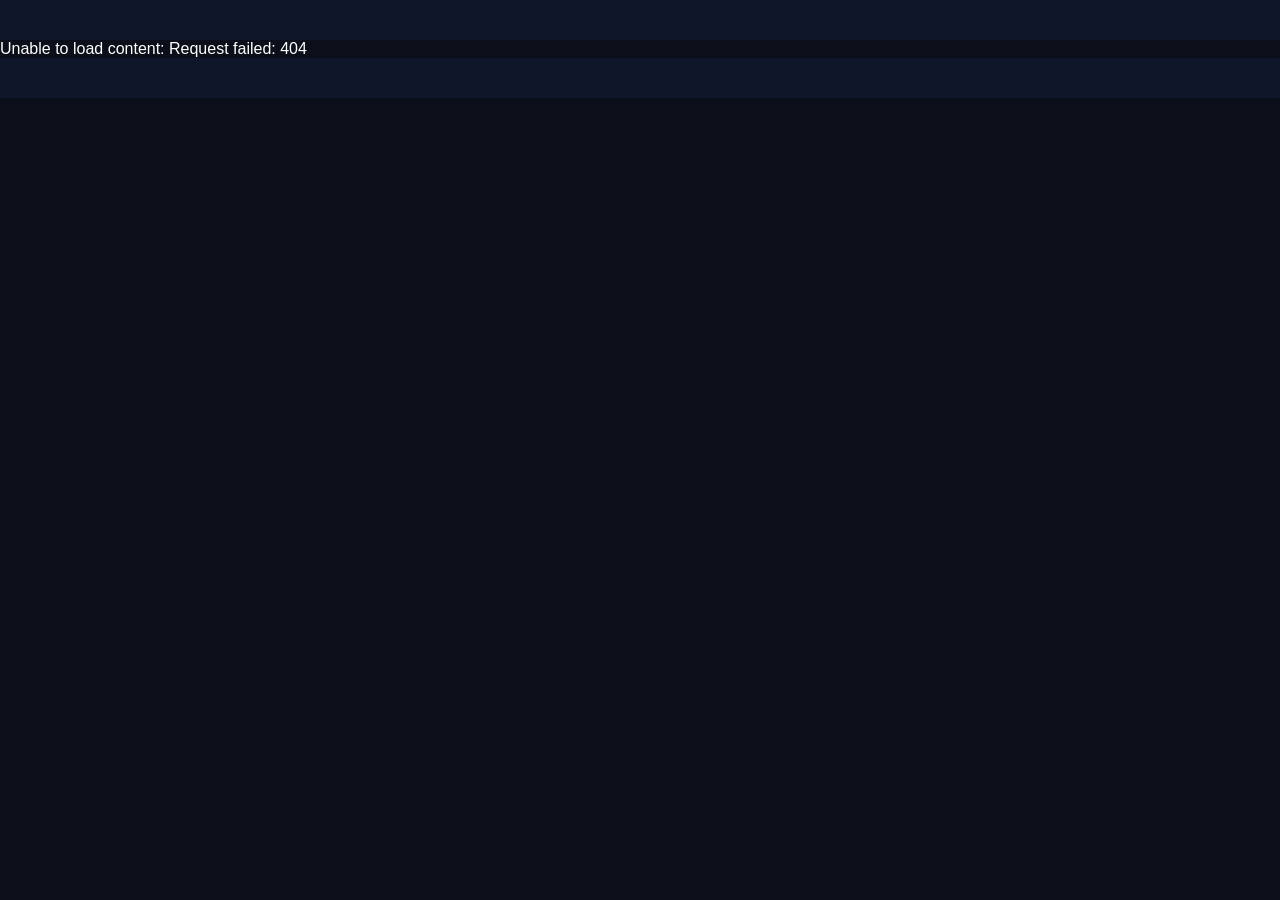
==== frontend/index.html @ d6146feb "Initial commit" ====
<!DOCTYPE html>
<html lang="en">
<head>
<meta charset="UTF-8">
<meta name="viewport" content="width=device-width, initial-scale=1.0">
<title>FiberX Broadband</title>
<link rel="stylesheet" href="styles/styles.css">
</head>
<body data-page="home">
<header id="site-header" class="header"></header>
<main>
<section id="hero" class="hero"></section>
<section id="features" class="features"></section>
<section id="cta" class="cta"></section>
</main>
<footer id="site-footer"></footer>
<script src="js/site.js"></script>
</body>
</html>
---- frontend/styles/styles.css ----
﻿* {
    margin: 0;
    padding: 0;
    box-sizing: border-box;
    font-family: Arial, sans-serif;
}

body {
    background: #0b0f19;
    color: #fff;
}

/* HEADER */
.header {
    display: flex;
    justify-content: space-between;
    align-items: center;
    padding: 20px 60px;
    background: #0f1629;
}

.logo {
    font-size: 24px;
    font-weight: bold;
    color: #4da3ff;
}

nav a {
    margin-left: 25px;
    text-decoration: none;
    color: #ccc;
    transition: 0.3s;
}

nav a:hover,
nav .active {
    color: #4da3ff;
}

/* HERO */
.hero {
    height: 90vh;
    display: flex;
    align-items: center;
    justify-content: center;
    text-align: center;
    background: linear-gradient(rgba(11,15,25,0.8), rgba(11,15,25,0.9)),
                url('https://images.unsplash.com/photo-1558494949-ef010cbdcc31');
    background-size: cover;
    background-position: center;
}

.hero h1 {
    font-size: 48px;
    margin-bottom: 15px;
}

.hero p {
    color: #aaa;
    margin-bottom: 20px;
}

.hero-buttons {
    display: flex;
    justify-content: center;
    gap: 15px;
}

/* BUTTONS */
.btn {
    display: inline-block; /* FIX */
    padding: 12px 25px;
    background: #4da3ff;
    color: #fff;
    border-radius: 5px;
    text-decoration: none;
    transition: 0.3s;
}

.btn:hover {
    background: #1e7be6;
}

.secondary {
    background: transparent;
    border: 1px solid #4da3ff;
}

/* FEATURES */
.features {
    padding: 60px 20px;
    text-align: center;
}

.features h2 {
    margin-bottom: 30px;
    font-size: 32px;
}

.features-grid {
    display: flex;
    justify-content: center;
    gap: 30px;
    flex-wrap: wrap;
}

.feature {
    background: #121a2e;
    padding: 25px;
    border-radius: 10px;
    width: 250px;
}

/* CTA (FIXED) */
.cta {
    text-align: center;
    padding: 80px 20px; /* more spacing */
    background: #121a2e;
}

.cta h2 {
    margin-bottom: 10px;
    font-size: 28px;
}

.cta p {
    margin-bottom: 25px; /* KEY FIX */
    color: #aaa;
    font-size: 15px;
}

.cta .btn {
    display: inline-block;
    margin-top: 10px;
    box-shadow: 0 5px 20px rgba(77, 163, 255, 0.3); /* premium look */
}

/* FOOTER */
footer {
    text-align: center;
    padding: 20px;
    background: #0f1629;
    color: #aaa;
}

/* RESPONSIVE */
@media (max-width: 768px) {
    .header {
        flex-direction: column;
        gap: 10px;
    }

    .hero h1 {
        font-size: 32px;
    }

    .hero-buttons {
        flex-direction: column;
    }
}
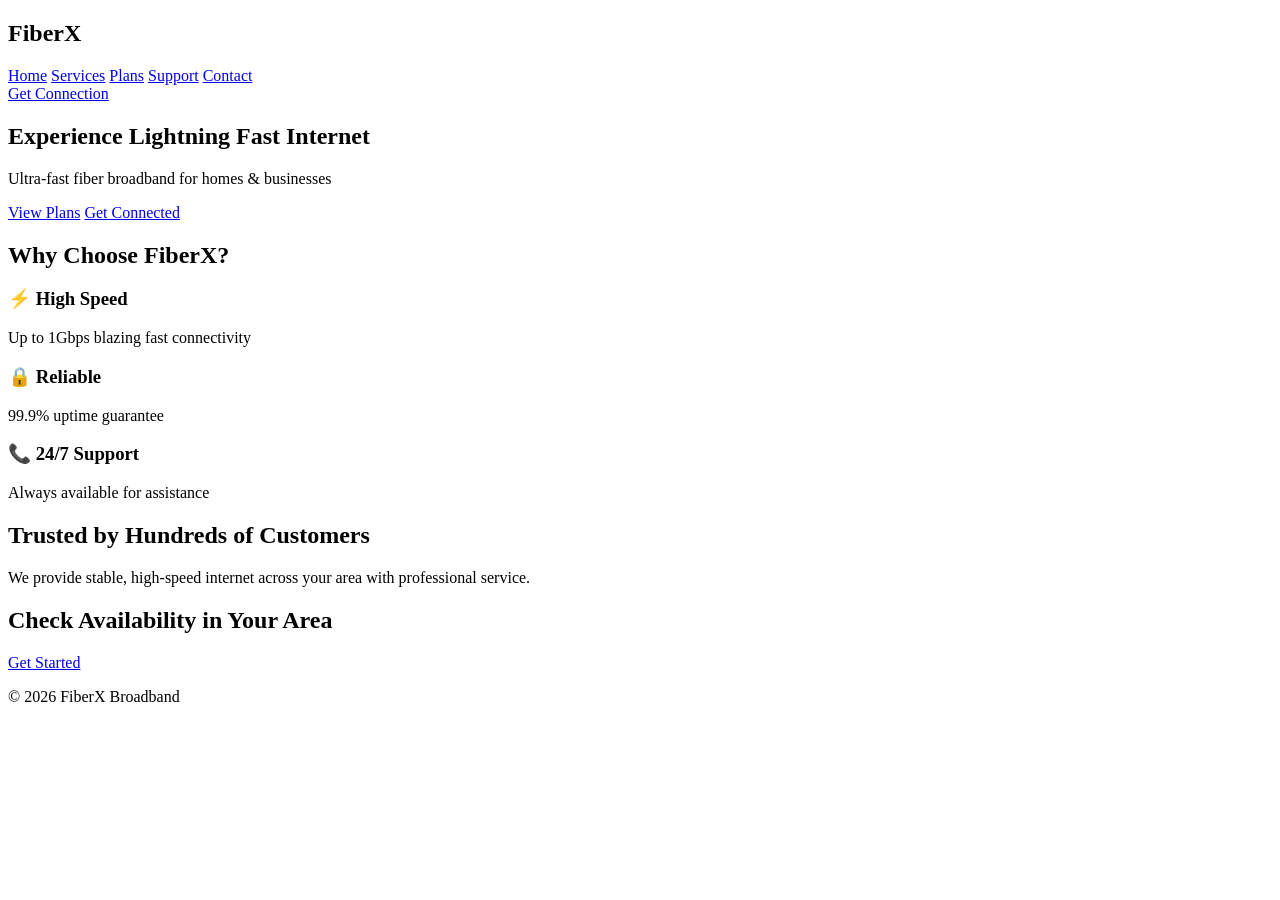
==== commit ebcec790: "Add landing page" ====
--- a/frontend/index.html
+++ b/frontend/index.html
@@ -4,16 +4,78 @@
 <meta charset="UTF-8">
 <meta name="viewport" content="width=device-width, initial-scale=1.0">
 <title>FiberX Broadband</title>
-<link rel="stylesheet" href="styles/styles.css">
+
+<link rel="stylesheet" href="css/main.css">
 </head>
-<body data-page="home">
-<header id="site-header" class="header"></header>
-<main>
-<section id="hero" class="hero"></section>
-<section id="features" class="features"></section>
-<section id="cta" class="cta"></section>
-</main>
-<footer id="site-footer"></footer>
-<script src="js/site.js"></script>
+
+<body>
+
+<!-- ===== NAVBAR ===== -->
+<header class="navbar">
+  <h2 class="logo">FiberX</h2>
+
+  <nav>
+    <a href="index.html">Home</a>
+    <a href="services.html">Services</a>
+    <a href="pricing.html">Plans</a>
+    <a href="support.html">Support</a>
+    <a href="contact.html">Contact</a>
+  </nav>
+
+  <a href="contact.html" class="nav-cta">Get Connection</a>
+</header>
+
+<!-- ===== HERO ===== -->
+<section class="hero">
+  <div class="hero-content">
+    <h1>Experience Lightning Fast Internet</h1>
+    <p>Ultra-fast fiber broadband for homes & businesses</p>
+
+    <div class="hero-buttons">
+      <a href="pricing.html" class="btn-primary">View Plans</a>
+      <a href="contact.html" class="btn-secondary">Get Connected</a>
+    </div>
+  </div>
+</section>
+
+<!-- ===== FEATURES ===== -->
+<section class="features">
+  <h2>Why Choose FiberX?</h2>
+
+  <div class="feature-grid">
+    <div class="feature-card">
+      <h3>⚡ High Speed</h3>
+      <p>Up to 1Gbps blazing fast connectivity</p>
+    </div>
+
+    <div class="feature-card">
+      <h3>🔒 Reliable</h3>
+      <p>99.9% uptime guarantee</p>
+    </div>
+
+    <div class="feature-card">
+      <h3>📞 24/7 Support</h3>
+      <p>Always available for assistance</p>
+    </div>
+  </div>
+</section>
+
+<!-- ===== TRUST SECTION ===== -->
+<section class="trust">
+  <h2>Trusted by Hundreds of Customers</h2>
+  <p>We provide stable, high-speed internet across your area with professional service.</p>
+</section>
+
+<!-- ===== CTA ===== -->
+<section class="cta">
+  <h2>Check Availability in Your Area</h2>
+  <a href="contact.html" class="btn-primary">Get Started</a>
+</section>
+
+<!-- ===== FOOTER ===== -->
+<footer class="footer">
+  <p>© 2026 FiberX Broadband</p>
+</footer>
+
 </body>
 </html>
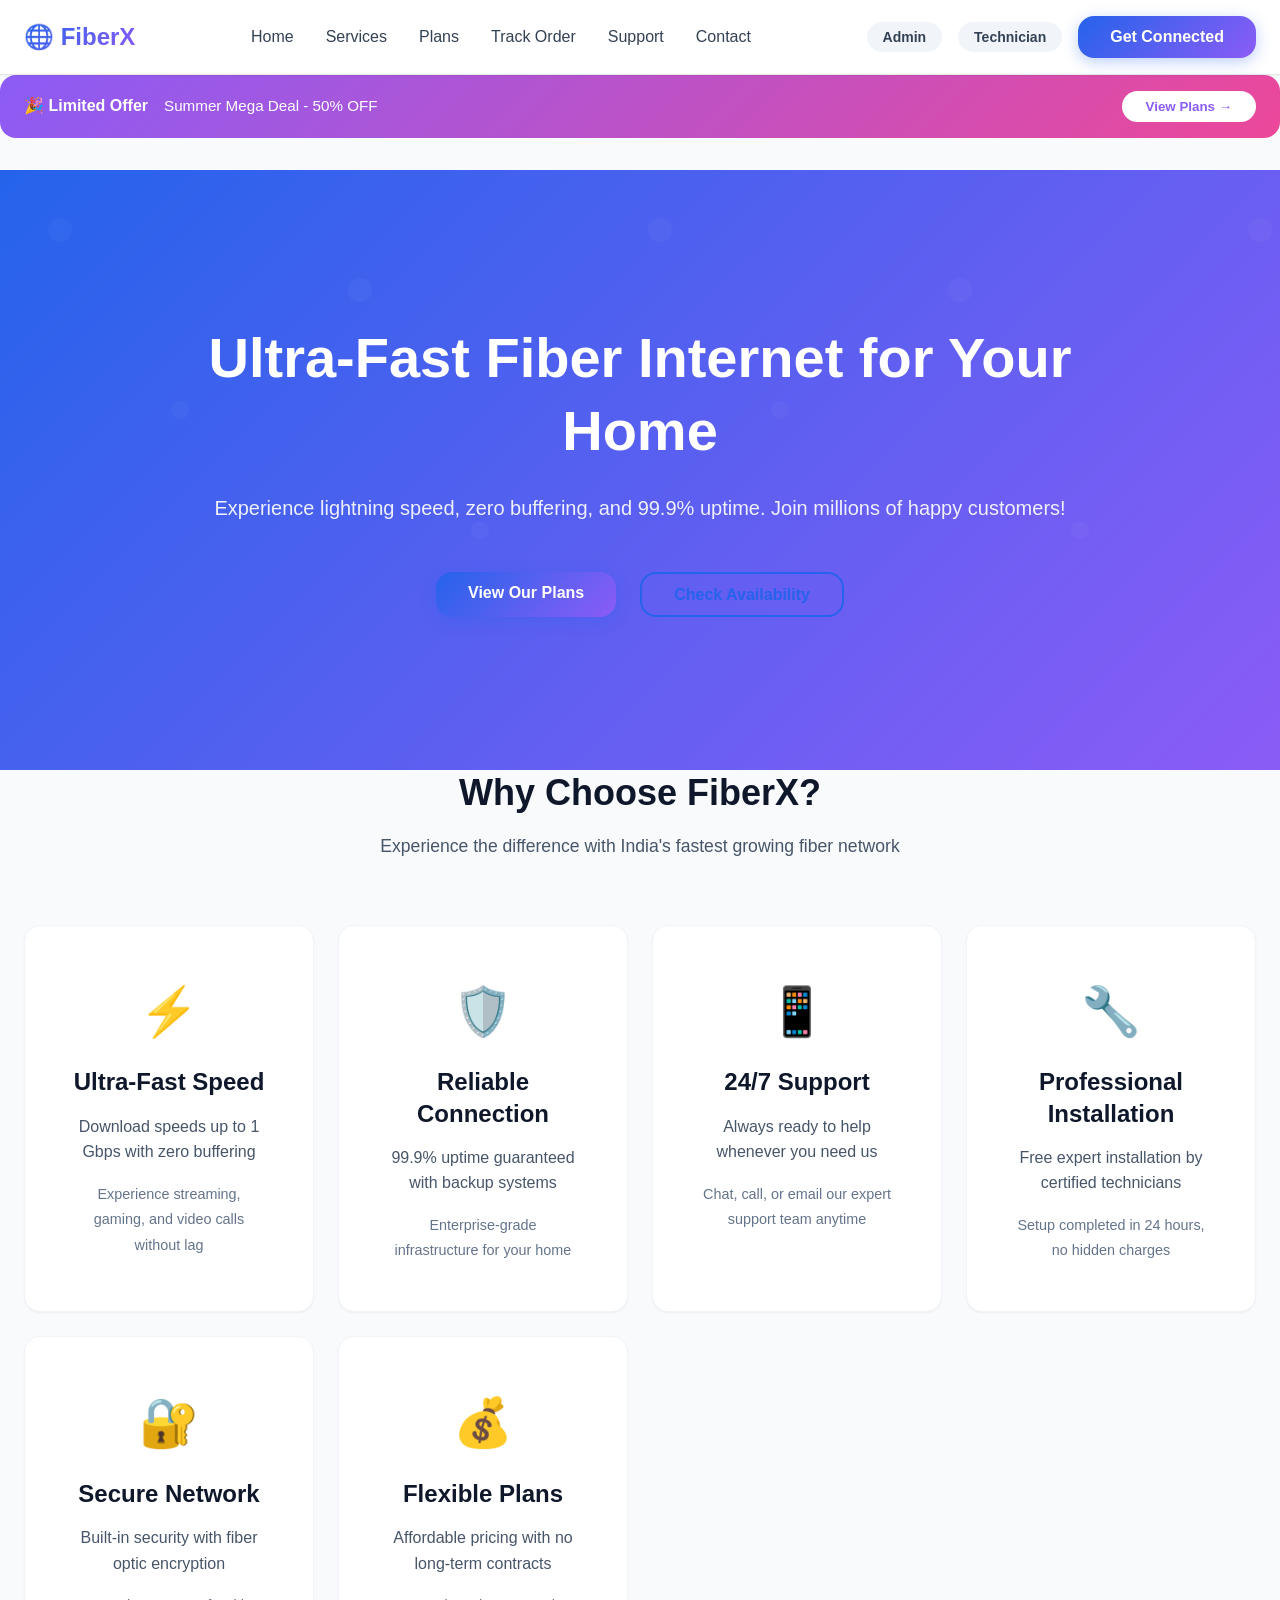
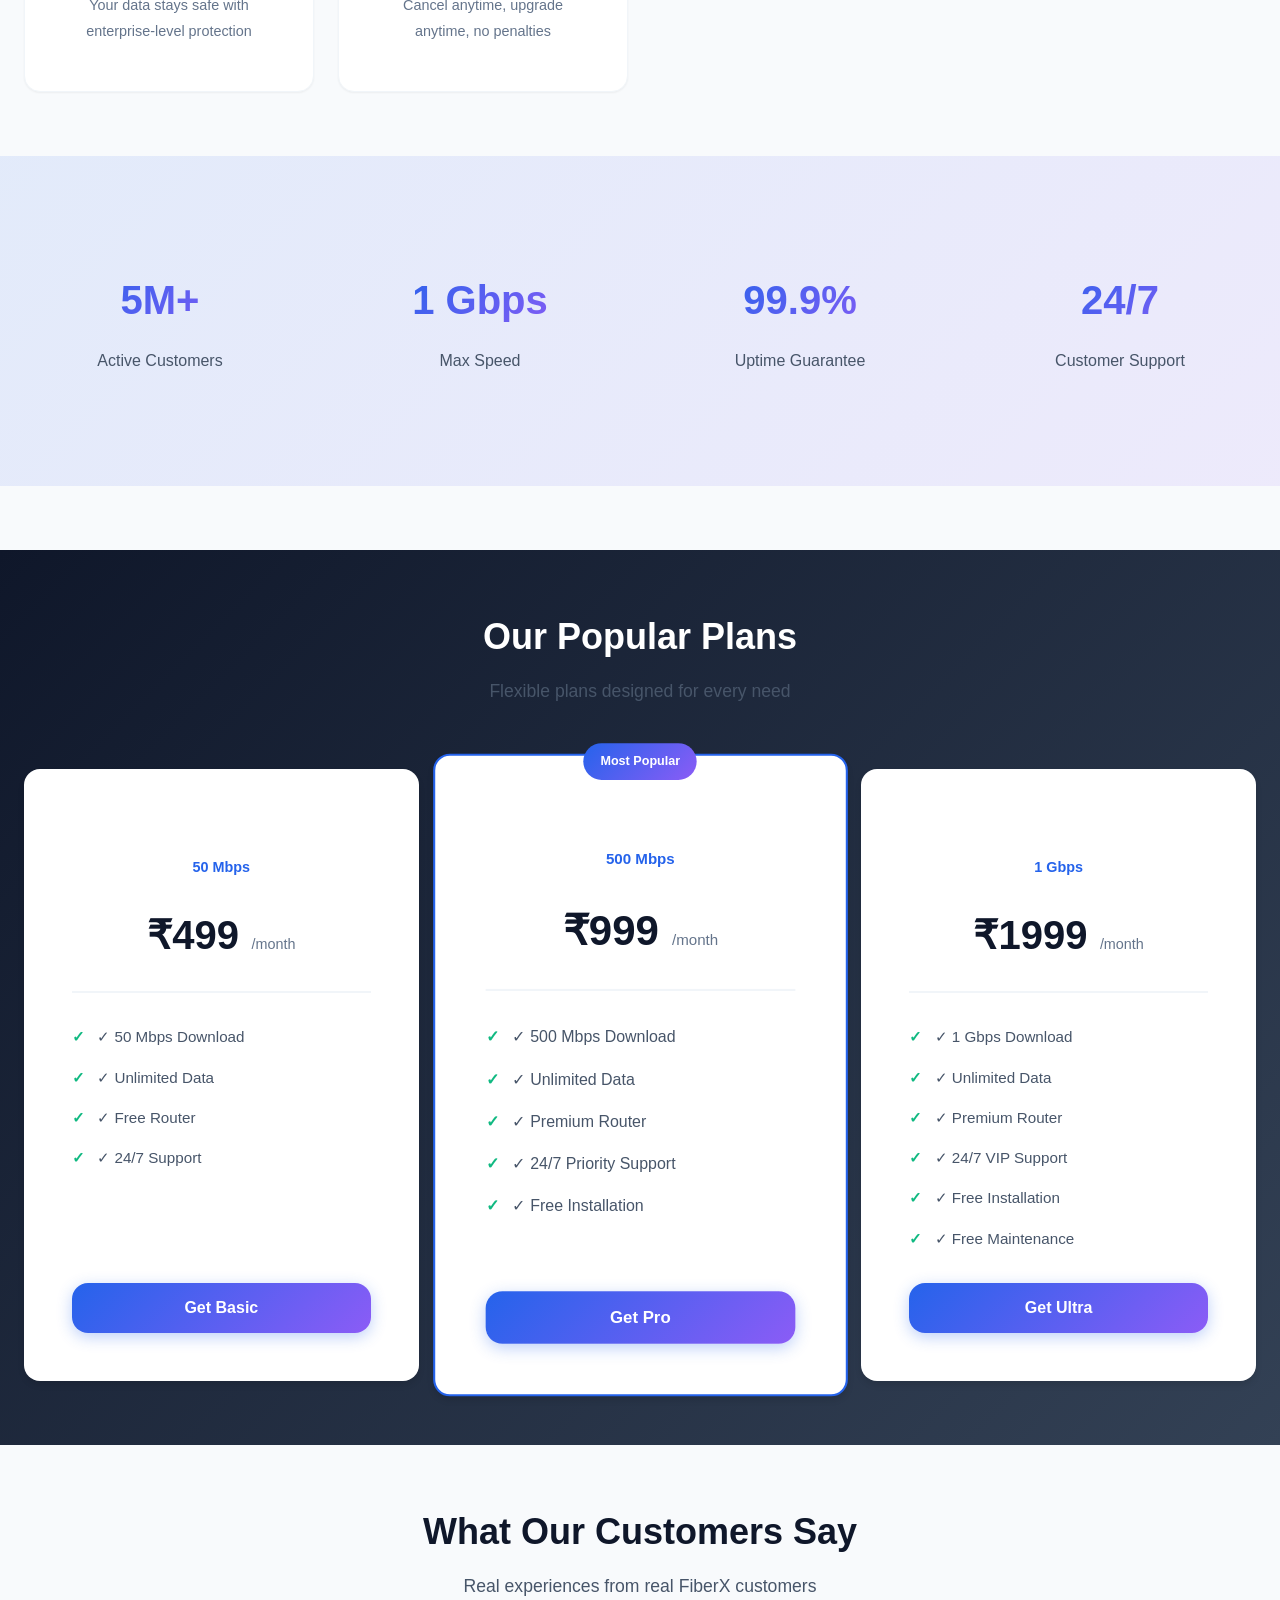
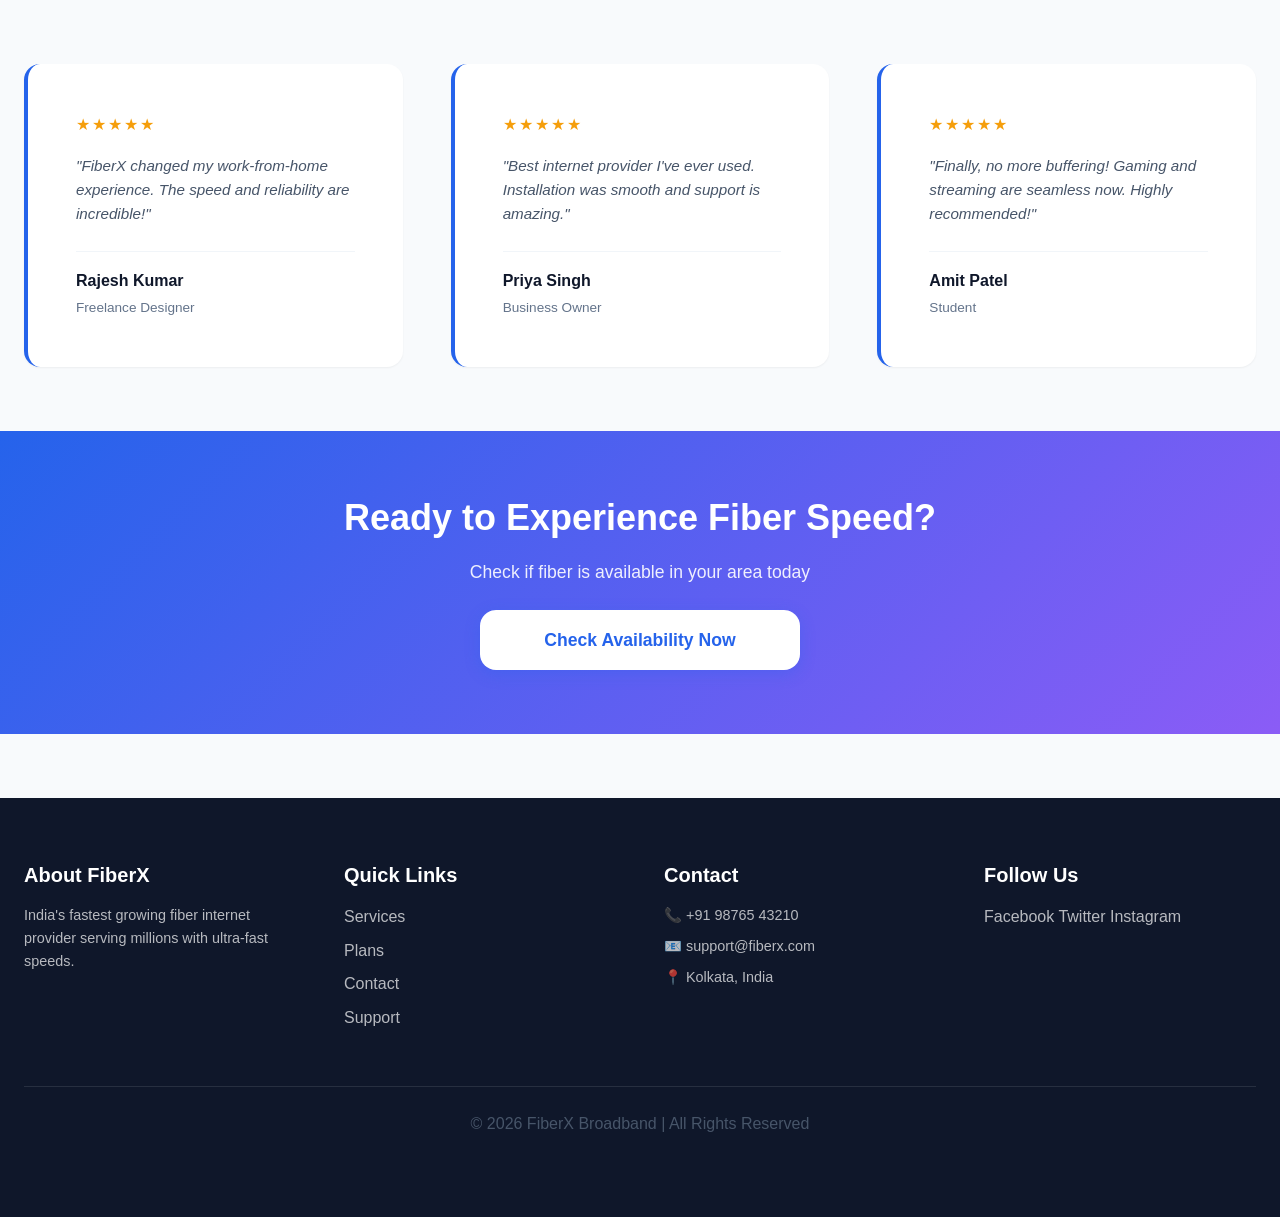
==== commit 27fc09f4: "just trying" ====
--- a/frontend/index.html
+++ b/frontend/index.html
@@ -1,81 +1,117 @@
 <!DOCTYPE html>
 <html lang="en">
 <head>
-<meta charset="UTF-8">
-<meta name="viewport" content="width=device-width, initial-scale=1.0">
-<title>FiberX Broadband</title>
+  <meta charset="UTF-8">
+  <meta name="viewport" content="width=device-width, initial-scale=1.0">
+  <title>FiberX Broadband - Ultra-Fast Fiber Internet</title>
+  <link rel="stylesheet" href="styles/style.css">
+  <link rel="stylesheet" href="styles/index.css">
+</head>
+<body data-page="home">
+  <header id="site-header" class="header"></header>
 
-<link rel="stylesheet" href="css/main.css">
-</head>
+  <div id="offerBanner"></div>
 
-<body>
+  <section class="hero">
+    <div class="hero-content">
+      <h1>Ultra-Fast Fiber Internet for Your Home</h1>
+      <p>Experience lightning speed, zero buffering, and 99.9% uptime. Join millions of happy customers!</p>
+      <div class="hero-buttons">
+        <a href="pricing.html" class="btn-primary">View Our Plans</a>
+        <a href="feasibility.html" class="btn-secondary">Check Availability</a>
+      </div>
+    </div>
+  </section>
 
-<!-- ===== NAVBAR ===== -->
-<header class="navbar">
-  <h2 class="logo">FiberX</h2>
+  <section class="container">
+    <div class="section-header">
+      <h2>Why Choose FiberX?</h2>
+      <p>Experience the difference with India's fastest growing fiber network</p>
+    </div>
+    <div id="servicesGrid" class="grid grid-3"></div>
+  </section>
 
-  <nav>
-    <a href="index.html">Home</a>
-    <a href="services.html">Services</a>
-    <a href="pricing.html">Plans</a>
-    <a href="support.html">Support</a>
-    <a href="contact.html">Contact</a>
-  </nav>
+  <section class="stats-section">
+    <div class="container">
+      <div class="stats-grid">
+        <div class="stat-card">
+          <div class="stat-number">5M+</div>
+          <div class="stat-label">Active Customers</div>
+        </div>
+        <div class="stat-card">
+          <div class="stat-number">1 Gbps</div>
+          <div class="stat-label">Max Speed</div>
+        </div>
+        <div class="stat-card">
+          <div class="stat-number">99.9%</div>
+          <div class="stat-label">Uptime Guarantee</div>
+        </div>
+        <div class="stat-card">
+          <div class="stat-number">24/7</div>
+          <div class="stat-label">Customer Support</div>
+        </div>
+      </div>
+    </div>
+  </section>
 
-  <a href="contact.html" class="nav-cta">Get Connection</a>
-</header>
+  <section class="dark">
+    <div class="container">
+      <div class="section-header">
+        <h2>Our Popular Plans</h2>
+        <p>Flexible plans designed for every need</p>
+      </div>
+      <div id="plansGrid" class="grid grid-3"></div>
+    </div>
+  </section>
 
-<!-- ===== HERO ===== -->
-<section class="hero">
-  <div class="hero-content">
-    <h1>Experience Lightning Fast Internet</h1>
-    <p>Ultra-fast fiber broadband for homes & businesses</p>
+  <section class="testimonials">
+    <div class="container">
+      <div class="section-header">
+        <h2>What Our Customers Say</h2>
+        <p>Real experiences from real FiberX customers</p>
+      </div>
+      <div class="testimonials-grid">
+        <div class="testimonial-card">
+          <div class="stars">★★★★★</div>
+          <p>"FiberX changed my work-from-home experience. The speed and reliability are incredible!"</p>
+          <div class="testimonial-author">
+            <div class="author-name">Rajesh Kumar</div>
+            <div class="author-role">Freelance Designer</div>
+          </div>
+        </div>
+        <div class="testimonial-card">
+          <div class="stars">★★★★★</div>
+          <p>"Best internet provider I've ever used. Installation was smooth and support is amazing."</p>
+          <div class="testimonial-author">
+            <div class="author-name">Priya Singh</div>
+            <div class="author-role">Business Owner</div>
+          </div>
+        </div>
+        <div class="testimonial-card">
+          <div class="stars">★★★★★</div>
+          <p>"Finally, no more buffering! Gaming and streaming are seamless now. Highly recommended!"</p>
+          <div class="testimonial-author">
+            <div class="author-name">Amit Patel</div>
+            <div class="author-role">Student</div>
+          </div>
+        </div>
+      </div>
+    </div>
+  </section>
 
-    <div class="hero-buttons">
-      <a href="pricing.html" class="btn-primary">View Plans</a>
-      <a href="contact.html" class="btn-secondary">Get Connected</a>
+  <section class="cta-section">
+    <div class="container">
+      <div class="cta-content">
+        <h2>Ready to Experience Fiber Speed?</h2>
+        <p>Check if fiber is available in your area today</p>
+        <a href="feasibility.html" class="btn-primary btn-large">Check Availability Now</a>
+      </div>
     </div>
-  </div>
-</section>
+  </section>
 
-<!-- ===== FEATURES ===== -->
-<section class="features">
-  <h2>Why Choose FiberX?</h2>
+  <footer id="site-footer"></footer>
 
-  <div class="feature-grid">
-    <div class="feature-card">
-      <h3>⚡ High Speed</h3>
-      <p>Up to 1Gbps blazing fast connectivity</p>
-    </div>
-
-    <div class="feature-card">
-      <h3>🔒 Reliable</h3>
-      <p>99.9% uptime guarantee</p>
-    </div>
-
-    <div class="feature-card">
-      <h3>📞 24/7 Support</h3>
-      <p>Always available for assistance</p>
-    </div>
-  </div>
-</section>
-
-<!-- ===== TRUST SECTION ===== -->
-<section class="trust">
-  <h2>Trusted by Hundreds of Customers</h2>
-  <p>We provide stable, high-speed internet across your area with professional service.</p>
-</section>
-
-<!-- ===== CTA ===== -->
-<section class="cta">
-  <h2>Check Availability in Your Area</h2>
-  <a href="contact.html" class="btn-primary">Get Started</a>
-</section>
-
-<!-- ===== FOOTER ===== -->
-<footer class="footer">
-  <p>© 2026 FiberX Broadband</p>
-</footer>
-
+  <script src="js/app.js"></script>
+  <script src="js/index.js"></script>
 </body>
 </html>
--- a/frontend/styles/style.css
+++ b/frontend/styles/style.css
@@ -0,0 +1,904 @@
+/**
+ * FiberX Broadband - Base Stylesheet
+ * Modern, responsive design with glassmorphism & gradients
+ */
+
+* {
+  margin: 0;
+  padding: 0;
+  box-sizing: border-box;
+}
+
+:root {
+  /* Colors */
+  --primary: #2563eb;
+  --primary-dark: #1e40af;
+  --primary-light: #3b82f6;
+  --secondary: #8b5cf6;
+  --accent: #ec4899;
+  --success: #10b981;
+  --warning: #f59e0b;
+  --danger: #ef4444;
+  --dark: #0f172a;
+  --light: #f8fafc;
+  --gray-100: #f1f5f9;
+  --gray-200: #e2e8f0;
+  --gray-300: #cbd5e1;
+  --gray-400: #94a3b8;
+  --gray-500: #64748b;
+  --gray-600: #475569;
+  --gray-700: #334155;
+
+  /* Gradients */
+  --gradient-primary: linear-gradient(135deg, #2563eb 0%, #8b5cf6 100%);
+  --gradient-secondary: linear-gradient(135deg, #8b5cf6 0%, #ec4899 100%);
+  --gradient-dark: linear-gradient(135deg, #0f172a 0%, #334155 100%);
+
+  /* Spacing */
+  --spacing-xs: 0.25rem;
+  --spacing-sm: 0.5rem;
+  --spacing-md: 1rem;
+  --spacing-lg: 1.5rem;
+  --spacing-xl: 2rem;
+  --spacing-2xl: 3rem;
+  --spacing-3xl: 4rem;
+
+  /* Typography */
+  --font-primary: 'Segoe UI', Tahoma, Geneva, Verdana, sans-serif;
+  --font-mono: 'Monaco', 'Menlo', monospace;
+
+  /* Shadows */
+  --shadow-sm: 0 1px 2px rgba(0, 0, 0, 0.05);
+  --shadow-md: 0 4px 6px rgba(0, 0, 0, 0.1);
+  --shadow-lg: 0 10px 15px rgba(0, 0, 0, 0.1);
+  --shadow-xl: 0 20px 25px rgba(0, 0, 0, 0.1);
+
+  /* Border Radius */
+  --radius-sm: 0.375rem;
+  --radius-md: 0.5rem;
+  --radius-lg: 1rem;
+  --radius-xl: 1.5rem;
+  --radius-full: 9999px;
+
+  /* Transitions */
+  --transition-fast: 150ms ease-in-out;
+  --transition-base: 200ms ease-in-out;
+  --transition-slow: 300ms ease-in-out;
+}
+
+html {
+  scroll-behavior: smooth;
+}
+
+body {
+  font-family: var(--font-primary);
+  color: var(--gray-700);
+  background-color: var(--light);
+  line-height: 1.6;
+  overflow-x: hidden;
+}
+
+/* ============================================
+   TYPOGRAPHY
+   ============================================ */
+
+h1, h2, h3, h4, h5, h6 {
+  font-weight: 700;
+  color: var(--dark);
+  line-height: 1.3;
+  margin-bottom: var(--spacing-md);
+}
+
+h1 {
+  font-size: 3rem;
+  @media (max-width: 768px) {
+    font-size: 2rem;
+  }
+}
+
+h2 {
+  font-size: 2.25rem;
+  @media (max-width: 768px) {
+    font-size: 1.75rem;
+  }
+}
+
+h3 {
+  font-size: 1.5rem;
+  @media (max-width: 768px) {
+    font-size: 1.25rem;
+  }
+}
+
+h4 {
+  font-size: 1.25rem;
+}
+
+p {
+  color: var(--gray-600);
+  margin-bottom: var(--spacing-md);
+}
+
+a {
+  color: var(--primary);
+  text-decoration: none;
+  transition: color var(--transition-base);
+}
+
+a:hover {
+  color: var(--primary-dark);
+}
+
+/* ============================================
+   HEADER & NAVIGATION
+   ============================================ */
+
+.header {
+  background: rgba(255, 255, 255, 0.95);
+  backdrop-filter: blur(10px);
+  border-bottom: 1px solid rgba(0, 0, 0, 0.1);
+  position: sticky;
+  top: 0;
+  z-index: 1000;
+  box-shadow: var(--shadow-sm);
+}
+
+.nav-container {
+  max-width: 1400px;
+  margin: 0 auto;
+  padding: var(--spacing-md) var(--spacing-lg);
+  display: flex;
+  justify-content: space-between;
+  align-items: center;
+  gap: var(--spacing-xl);
+  flex-wrap: wrap;
+}
+
+.logo {
+  font-size: 1.5rem;
+  font-weight: 700;
+  background: var(--gradient-primary);
+  -webkit-background-clip: text;
+  -webkit-text-fill-color: transparent;
+  background-clip: text;
+}
+
+.logo a {
+  color: var(--primary);
+}
+
+.nav-links {
+  display: flex;
+  gap: var(--spacing-xl);
+  align-items: center;
+  flex-wrap: wrap;
+}
+
+.nav-links a {
+  color: var(--gray-700);
+  font-weight: 500;
+  transition: color var(--transition-base);
+}
+
+.nav-links a:hover {
+  color: var(--primary);
+}
+
+.nav-actions {
+  display: flex;
+  gap: var(--spacing-md);
+  align-items: center;
+}
+
+@media (max-width: 768px) {
+  .nav-links {
+    flex-basis: 100%;
+    gap: var(--spacing-md);
+  }
+
+  .nav-actions {
+    flex-basis: 100%;
+    justify-content: center;
+  }
+}
+
+/* ============================================
+   BUTTONS
+   ============================================ */
+
+.btn-primary,
+.btn-secondary,
+.btn-small,
+.btn-danger {
+  padding: var(--spacing-sm) var(--spacing-xl);
+  border: none;
+  border-radius: var(--radius-lg);
+  font-weight: 600;
+  cursor: pointer;
+  transition: all var(--transition-base);
+  font-size: 1rem;
+  display: inline-block;
+  text-align: center;
+  white-space: nowrap;
+}
+
+.btn-primary {
+  background: var(--gradient-primary);
+  color: white;
+  box-shadow: 0 4px 15px rgba(37, 99, 235, 0.3);
+}
+
+.btn-primary:hover {
+  transform: translateY(-2px);
+  box-shadow: 0 6px 20px rgba(37, 99, 235, 0.4);
+}
+
+.btn-primary:active {
+  transform: translateY(0);
+}
+
+.btn-secondary {
+  background: transparent;
+  color: var(--primary);
+  border: 2px solid var(--primary);
+}
+
+.btn-secondary:hover {
+  background: var(--primary);
+  color: white;
+}
+
+.btn-small {
+  padding: var(--spacing-xs) var(--spacing-md);
+  font-size: 0.875rem;
+  background: var(--gray-100);
+  color: var(--gray-700);
+}
+
+.btn-small:hover {
+  background: var(--gray-200);
+}
+
+.btn-danger {
+  background: var(--danger);
+  color: white;
+}
+
+.btn-danger:hover {
+  background: #dc2626;
+}
+
+button:disabled {
+  opacity: 0.6;
+  cursor: not-allowed;
+}
+
+/* ============================================
+   FORMS
+   ============================================ */
+
+input,
+textarea,
+select {
+  width: 100%;
+  padding: var(--spacing-sm) var(--spacing-md);
+  border: 1px solid var(--gray-300);
+  border-radius: var(--radius-md);
+  font-family: var(--font-primary);
+  font-size: 1rem;
+  transition: all var(--transition-base);
+  background: white;
+}
+
+input:focus,
+textarea:focus,
+select:focus {
+  outline: none;
+  border-color: var(--primary);
+  box-shadow: 0 0 0 3px rgba(37, 99, 235, 0.1);
+}
+
+textarea {
+  resize: vertical;
+  min-height: 120px;
+}
+
+label {
+  display: block;
+  margin-bottom: var(--spacing-sm);
+  font-weight: 500;
+  color: var(--gray-700);
+}
+
+.form-group {
+  margin-bottom: var(--spacing-lg);
+}
+
+.form-error {
+  color: var(--danger);
+  font-size: 0.875rem;
+  margin-top: var(--spacing-xs);
+}
+
+/* ============================================
+   CARDS & CONTAINERS
+   ============================================ */
+
+.card {
+  background: white;
+  border-radius: var(--radius-lg);
+  padding: var(--spacing-lg);
+  box-shadow: var(--shadow-md);
+  transition: all var(--transition-base);
+}
+
+.card:hover {
+  transform: translateY(-4px);
+  box-shadow: var(--shadow-lg);
+}
+
+.container {
+  max-width: 1400px;
+  margin: 0 auto;
+  padding: 0 var(--spacing-lg);
+}
+
+/* ============================================
+   SECTIONS
+   ============================================ */
+
+section {
+  padding: var(--spacing-3xl) 0;
+}
+
+section.dark {
+  background: var(--gradient-dark);
+  color: white;
+}
+
+section.dark h2,
+section.dark h3 {
+  color: white;
+}
+
+/* ============================================
+   GRIDS
+   ============================================ */
+
+.grid {
+  display: grid;
+  gap: var(--spacing-lg);
+  grid-auto-flow: row;
+}
+
+.grid-2 {
+  grid-template-columns: repeat(auto-fit, minmax(300px, 1fr));
+}
+
+.grid-3 {
+  grid-template-columns: repeat(auto-fit, minmax(250px, 1fr));
+}
+
+.grid-4 {
+  grid-template-columns: repeat(auto-fit, minmax(200px, 1fr));
+}
+
+/* ============================================
+   FOOTER
+   ============================================ */
+
+.footer {
+  background: var(--dark);
+  color: white;
+  padding: var(--spacing-3xl) var(--spacing-lg);
+  margin-top: var(--spacing-3xl);
+}
+
+.footer-content {
+  max-width: 1400px;
+  margin: 0 auto;
+  display: grid;
+  grid-template-columns: repeat(auto-fit, minmax(250px, 1fr));
+  gap: var(--spacing-2xl);
+  margin-bottom: var(--spacing-2xl);
+}
+
+.footer-section h4 {
+  color: white;
+  margin-bottom: var(--spacing-md);
+}
+
+.footer-section p {
+  color: rgba(255, 255, 255, 0.7);
+  font-size: 0.9rem;
+  margin-bottom: var(--spacing-sm);
+}
+
+.footer-section ul {
+  list-style: none;
+}
+
+.footer-section ul li {
+  margin-bottom: var(--spacing-sm);
+}
+
+.footer-section a {
+  color: rgba(255, 255, 255, 0.7);
+}
+
+.footer-section a:hover {
+  color: white;
+}
+
+.footer-bottom {
+  border-top: 1px solid rgba(255, 255, 255, 0.1);
+  padding-top: var(--spacing-lg);
+  text-align: center;
+  color: rgba(255, 255, 255, 0.6);
+}
+
+/* ============================================
+   HERO SECTION
+   ============================================ */
+
+.hero {
+  background: var(--gradient-primary);
+  color: white;
+  padding: 6rem var(--spacing-lg);
+  text-align: center;
+  position: relative;
+  overflow: hidden;
+  min-height: 600px;
+  display: flex;
+  align-items: center;
+  justify-content: center;
+}
+
+.hero::before {
+  content: '';
+  position: absolute;
+  top: 0;
+  left: 0;
+  right: 0;
+  bottom: 0;
+  background: url('data:image/svg+xml,<svg xmlns="http://www.w3.org/2000/svg" viewBox="0 0 100 100"><circle cx="10" cy="10" r="2" fill="rgba(255,255,255,0.1)"/><circle cx="30" cy="40" r="1.5" fill="rgba(255,255,255,0.1)"/><circle cx="60" cy="20" r="2" fill="rgba(255,255,255,0.1)"/><circle cx="80" cy="60" r="1.5" fill="rgba(255,255,255,0.1)"/></svg>');
+  opacity: 0.3;
+}
+
+.hero-content {
+  position: relative;
+  z-index: 2;
+  max-width: 900px;
+}
+
+.hero h1 {
+  color: white;
+  font-size: 3.5rem;
+  margin-bottom: var(--spacing-lg);
+  animation: slideInDown 0.8s ease-out;
+}
+
+.hero p {
+  font-size: 1.25rem;
+  margin-bottom: var(--spacing-2xl);
+  color: rgba(255, 255, 255, 0.9);
+  animation: slideInUp 0.8s ease-out 0.2s forwards;
+  opacity: 0;
+}
+
+.hero-buttons {
+  display: flex;
+  gap: var(--spacing-lg);
+  justify-content: center;
+  flex-wrap: wrap;
+  animation: slideInUp 0.8s ease-out 0.4s forwards;
+  opacity: 0;
+}
+
+@keyframes slideInDown {
+  from {
+    opacity: 0;
+    transform: translateY(-30px);
+  }
+  to {
+    opacity: 1;
+    transform: translateY(0);
+  }
+}
+
+@keyframes slideInUp {
+  from {
+    opacity: 0;
+    transform: translateY(30px);
+  }
+  to {
+    opacity: 1;
+    transform: translateY(0);
+  }
+}
+
+/* ============================================
+   OFFER BANNER
+   ============================================ */
+
+.offer-banner {
+  background: var(--gradient-secondary);
+  color: white;
+  padding: var(--spacing-md) var(--spacing-lg);
+  display: flex;
+  justify-content: space-between;
+  align-items: center;
+  border-radius: var(--radius-lg);
+  margin-bottom: var(--spacing-xl);
+  animation: slideDown 0.5s ease-out;
+}
+
+@keyframes slideDown {
+  from {
+    opacity: 0;
+    transform: translateY(-20px);
+  }
+  to {
+    opacity: 1;
+    transform: translateY(0);
+  }
+}
+
+.offer-banner-content {
+  display: flex;
+  gap: var(--spacing-md);
+  align-items: center;
+  flex: 1;
+}
+
+.offer-label {
+  font-weight: 600;
+}
+
+.offer-text {
+  font-size: 0.95rem;
+}
+
+.offer-banner-cta {
+  background: white;
+  color: var(--secondary);
+  padding: var(--spacing-sm) var(--spacing-lg);
+  border: none;
+  border-radius: var(--radius-full);
+  font-weight: 600;
+  cursor: pointer;
+  transition: all var(--transition-base);
+  white-space: nowrap;
+}
+
+.offer-banner-cta:hover {
+  transform: scale(1.05);
+}
+
+/* ============================================
+   MODALS & POPUPS
+   ============================================ */
+
+.offer-modal-overlay {
+  position: fixed;
+  top: 0;
+  left: 0;
+  right: 0;
+  bottom: 0;
+  background: rgba(0, 0, 0, 0.7);
+  display: flex;
+  align-items: center;
+  justify-content: center;
+  z-index: 2000;
+  animation: fadeIn 0.3s ease-out;
+}
+
+@keyframes fadeIn {
+  from {
+    opacity: 0;
+  }
+  to {
+    opacity: 1;
+  }
+}
+
+.offer-modal {
+  background: white;
+  border-radius: var(--radius-xl);
+  padding: var(--spacing-2xl);
+  max-width: 500px;
+  position: relative;
+  animation: scaleIn 0.3s ease-out;
+  box-shadow: var(--shadow-xl);
+}
+
+@keyframes scaleIn {
+  from {
+    opacity: 0;
+    transform: scale(0.9);
+  }
+  to {
+    opacity: 1;
+    transform: scale(1);
+  }
+}
+
+.modal-close {
+  position: absolute;
+  top: var(--spacing-md);
+  right: var(--spacing-md);
+  background: none;
+  border: none;
+  font-size: 2rem;
+  cursor: pointer;
+  color: var(--gray-400);
+  transition: color var(--transition-base);
+}
+
+.modal-close:hover {
+  color: var(--gray-700);
+}
+
+.offer-modal-content {
+  text-align: center;
+}
+
+.offer-badge {
+  display: inline-block;
+  background: var(--gradient-secondary);
+  color: white;
+  padding: var(--spacing-xs) var(--spacing-md);
+  border-radius: var(--radius-full);
+  font-size: 0.75rem;
+  font-weight: 600;
+  margin-bottom: var(--spacing-md);
+}
+
+.offer-discount {
+  font-size: 3rem;
+  font-weight: 700;
+  background: var(--gradient-primary);
+  -webkit-background-clip: text;
+  -webkit-text-fill-color: transparent;
+  background-clip: text;
+  margin: var(--spacing-lg) 0;
+}
+
+/* ============================================
+   TOAST NOTIFICATIONS
+   ============================================ */
+
+.toast {
+  position: fixed;
+  bottom: var(--spacing-lg);
+  right: var(--spacing-lg);
+  padding: var(--spacing-md) var(--spacing-lg);
+  border-radius: var(--radius-lg);
+  color: white;
+  display: flex;
+  align-items: center;
+  justify-content: space-between;
+  gap: var(--spacing-md);
+  box-shadow: var(--shadow-lg);
+  animation: slideInRight 0.3s ease-out;
+  max-width: 400px;
+  z-index: 3000;
+}
+
+@keyframes slideInRight {
+  from {
+    opacity: 0;
+    transform: translateX(100px);
+  }
+  to {
+    opacity: 1;
+    transform: translateX(0);
+  }
+}
+
+.toast-info {
+  background: var(--primary);
+}
+
+.toast-success {
+  background: var(--success);
+}
+
+.toast-warning {
+  background: var(--warning);
+}
+
+.toast-error {
+  background: var(--danger);
+}
+
+.toast-close {
+  background: none;
+  border: none;
+  color: white;
+  cursor: pointer;
+  font-size: 1.25rem;
+  line-height: 1;
+}
+
+/* ============================================
+   LOADING ANIMATION
+   ============================================ */
+
+.loading {
+  display: inline-block;
+  width: 20px;
+  height: 20px;
+  border: 3px solid rgba(0, 0, 0, 0.1);
+  border-radius: 50%;
+  border-top-color: var(--primary);
+  animation: spin 1s linear infinite;
+}
+
+@keyframes spin {
+  to {
+    transform: rotate(360deg);
+  }
+}
+
+.loader {
+  display: flex;
+  justify-content: center;
+  align-items: center;
+  padding: var(--spacing-2xl);
+}
+
+/* ============================================
+   RESPONSIVE
+   ============================================ */
+
+@media (max-width: 768px) {
+  body {
+    font-size: 0.95rem;
+  }
+
+  .hero h1 {
+    font-size: 2rem;
+  }
+
+  .hero-buttons {
+    flex-direction: column;
+  }
+
+  .btn-primary,
+  .btn-secondary {
+    width: 100%;
+  }
+
+  section {
+    padding: var(--spacing-2xl) 0;
+  }
+
+  .container {
+    padding: 0 var(--spacing-md);
+  }
+}
+
+/* ============================================
+   UTILITY CLASSES
+   ============================================ */
+
+.text-center {
+  text-align: center;
+}
+
+.text-primary {
+  color: var(--primary);
+}
+
+.text-success {
+  color: var(--success);
+}
+
+.text-danger {
+  color: var(--danger);
+}
+
+.text-muted {
+  color: var(--gray-500);
+}
+
+.mb-0 {
+  margin-bottom: 0;
+}
+
+.mb-1 {
+  margin-bottom: var(--spacing-sm);
+}
+
+.mb-2 {
+  margin-bottom: var(--spacing-md);
+}
+
+.mb-3 {
+  margin-bottom: var(--spacing-lg);
+}
+
+.mt-1 {
+  margin-top: var(--spacing-sm);
+}
+
+.mt-2 {
+  margin-top: var(--spacing-md);
+}
+
+.mt-3 {
+  margin-top: var(--spacing-lg);
+}
+
+.p-1 {
+  padding: var(--spacing-sm);
+}
+
+.p-2 {
+  padding: var(--spacing-md);
+}
+
+.p-3 {
+  padding: var(--spacing-lg);
+}
+
+.flex {
+  display: flex;
+}
+
+.flex-center {
+  display: flex;
+  align-items: center;
+  justify-content: center;
+}
+
+.flex-between {
+  display: flex;
+  justify-content: space-between;
+  align-items: center;
+}
+
+.gap-1 {
+  gap: var(--spacing-sm);
+}
+
+.gap-2 {
+  gap: var(--spacing-md);
+}
+
+.gap-3 {
+  gap: var(--spacing-lg);
+}
+
+.hidden {
+  display: none;
+}
+
+.visible {
+  display: block;
+}
+
+.text-bold {
+  font-weight: 600;
+}
+
+.rounded {
+  border-radius: var(--radius-lg);
+}
+
+.shadow {
+  box-shadow: var(--shadow-lg);
+}
+
+.bg-light {
+  background: var(--light);
+}
+
+.bg-white {
+  background: white;
+}
+
+.border {
+  border: 1px solid var(--gray-300);
+}
--- a/frontend/styles/index.css
+++ b/frontend/styles/index.css
@@ -0,0 +1,308 @@
+/**
+ * Homepage - Index.css
+ */
+
+.section-header {
+  text-align: center;
+  margin-bottom: var(--spacing-3xl);
+}
+
+.section-header h2 {
+  margin-bottom: var(--spacing-md);
+}
+
+.section-header p {
+  font-size: 1.1rem;
+  color: var(--gray-600);
+}
+
+/* ============================================
+   SERVICES GRID
+   ============================================ */
+
+.service-card {
+  background: white;
+  border-radius: var(--radius-lg);
+  padding: var(--spacing-2xl);
+  text-align: center;
+  box-shadow: var(--shadow-sm);
+  transition: all var(--transition-base);
+  border: 1px solid var(--gray-100);
+}
+
+.service-card:hover {
+  transform: translateY(-8px);
+  box-shadow: var(--shadow-lg);
+  border-color: var(--primary);
+}
+
+.service-icon {
+  font-size: 3rem;
+  margin-bottom: var(--spacing-md);
+  display: inline-block;
+}
+
+.service-card h3 {
+  color: var(--dark);
+  margin-bottom: var(--spacing-md);
+}
+
+.service-card p {
+  color: var(--gray-600);
+  margin-bottom: var(--spacing-md);
+  font-weight: 500;
+}
+
+.service-card small {
+  color: var(--gray-500);
+  font-size: 0.9rem;
+}
+
+/* ============================================
+   STATS SECTION
+   ============================================ */
+
+.stats-section {
+  background: linear-gradient(135deg, rgba(37, 99, 235, 0.1) 0%, rgba(139, 92, 246, 0.1) 100%);
+  padding: var(--spacing-3xl) 0;
+  margin: var(--spacing-3xl) 0;
+}
+
+.stats-grid {
+  display: grid;
+  grid-template-columns: repeat(auto-fit, minmax(200px, 1fr));
+  gap: var(--spacing-2xl);
+}
+
+.stat-card {
+  text-align: center;
+  padding: var(--spacing-2xl);
+}
+
+.stat-number {
+  font-size: 2.5rem;
+  font-weight: 700;
+  background: var(--gradient-primary);
+  -webkit-background-clip: text;
+  -webkit-text-fill-color: transparent;
+  background-clip: text;
+  margin-bottom: var(--spacing-md);
+}
+
+.stat-label {
+  color: var(--gray-600);
+  font-size: 1rem;
+  font-weight: 500;
+}
+
+/* ============================================
+   PLANS SECTION
+   ============================================ */
+
+.plan-card {
+  background: white;
+  border-radius: var(--radius-lg);
+  padding: var(--spacing-2xl);
+  box-shadow: var(--shadow-md);
+  transition: all var(--transition-base);
+  position: relative;
+  display: flex;
+  flex-direction: column;
+  height: 100%;
+}
+
+.plan-card:hover {
+  transform: translateY(-8px);
+  box-shadow: var(--shadow-xl);
+}
+
+.plan-card.highlighted {
+  border: 2px solid var(--primary);
+  transform: scale(1.05);
+}
+
+.plan-card.highlighted:hover {
+  transform: scale(1.05) translateY(-8px);
+}
+
+.plan-badge {
+  position: absolute;
+  top: -12px;
+  left: 50%;
+  transform: translateX(-50%);
+  background: var(--gradient-primary);
+  color: white;
+  padding: 0.5rem 1rem;
+  border-radius: var(--radius-full);
+  font-size: 0.75rem;
+  font-weight: 700;
+}
+
+.plan-header {
+  text-align: center;
+  margin-bottom: var(--spacing-lg);
+}
+
+.plan-header h3 {
+  color: var(--dark);
+  margin-bottom: var(--spacing-sm);
+}
+
+.plan-speed {
+  color: var(--primary);
+  font-weight: 600;
+  font-size: 0.9rem;
+}
+
+.plan-price {
+  text-align: center;
+  margin-bottom: var(--spacing-lg);
+  padding-bottom: var(--spacing-lg);
+  border-bottom: 2px solid var(--gray-100);
+}
+
+.price-amount {
+  font-size: 2.5rem;
+  font-weight: 700;
+  color: var(--dark);
+}
+
+.price-period {
+  color: var(--gray-500);
+  font-size: 0.9rem;
+  margin-left: var(--spacing-sm);
+}
+
+.plan-features {
+  list-style: none;
+  margin-bottom: var(--spacing-lg);
+  flex: 1;
+}
+
+.plan-features li {
+  padding: var(--spacing-sm) 0;
+  color: var(--gray-600);
+  font-size: 0.95rem;
+}
+
+.plan-features li::before {
+  content: '✓ ';
+  color: var(--success);
+  font-weight: 700;
+  margin-right: var(--spacing-sm);
+}
+
+.plan-cta {
+  width: 100%;
+  padding: var(--spacing-md) var(--spacing-lg);
+  font-weight: 600;
+}
+
+/* ============================================
+   TESTIMONIALS
+   ============================================ */
+
+.testimonials {
+  background: var(--light);
+  padding: var(--spacing-3xl) 0;
+}
+
+.testimonials-grid {
+  display: grid;
+  grid-template-columns: repeat(auto-fit, minmax(280px, 1fr));
+  gap: var(--spacing-2xl);
+}
+
+.testimonial-card {
+  background: white;
+  border-radius: var(--radius-lg);
+  padding: var(--spacing-2xl);
+  box-shadow: var(--shadow-sm);
+  border-left: 4px solid var(--primary);
+}
+
+.stars {
+  color: var(--warning);
+  margin-bottom: var(--spacing-md);
+  font-size: 1rem;
+  letter-spacing: 2px;
+}
+
+.testimonial-card p {
+  color: var(--gray-600);
+  margin-bottom: var(--spacing-lg);
+  font-size: 0.95rem;
+  font-style: italic;
+}
+
+.testimonial-author {
+  border-top: 1px solid var(--gray-100);
+  padding-top: var(--spacing-md);
+}
+
+.author-name {
+  font-weight: 600;
+  color: var(--dark);
+  margin-bottom: var(--spacing-xs);
+}
+
+.author-role {
+  font-size: 0.85rem;
+  color: var(--gray-500);
+}
+
+/* ============================================
+   CTA SECTION
+   ============================================ */
+
+.cta-section {
+  background: var(--gradient-primary);
+  color: white;
+  padding: var(--spacing-3xl) 0;
+  text-align: center;
+}
+
+.cta-content h2 {
+  color: white;
+  margin-bottom: var(--spacing-md);
+}
+
+.cta-content p {
+  color: rgba(255, 255, 255, 0.9);
+  font-size: 1.1rem;
+  margin-bottom: var(--spacing-lg);
+}
+
+.btn-large {
+  padding: var(--spacing-md) var(--spacing-3xl);
+  font-size: 1.1rem;
+  display: inline-block;
+  background: white;
+  color: var(--primary);
+}
+
+.btn-large:hover {
+  transform: scale(1.05);
+}
+
+/* ============================================
+   RESPONSIVE
+   ============================================ */
+
+@media (max-width: 768px) {
+  .plan-card.highlighted {
+    transform: scale(1);
+  }
+
+  .plan-card.highlighted:hover {
+    transform: translateY(-8px);
+  }
+
+  .stat-number {
+    font-size: 2rem;
+  }
+
+  .plan-price {
+    padding-bottom: var(--spacing-md);
+  }
+}
